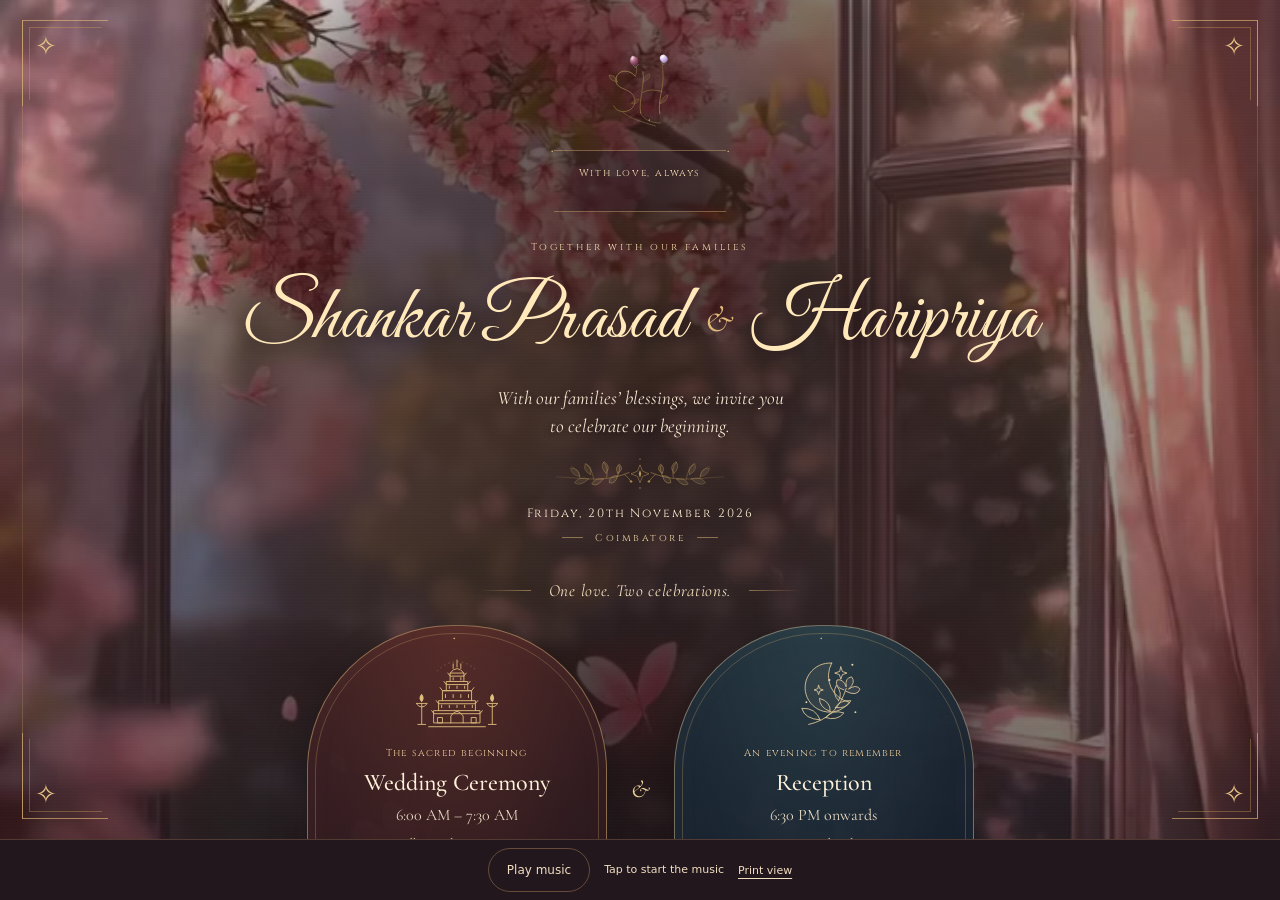
==== invite.html @ 880ad3e0 "Add continuous background music across all three pages - New invite.html shell: a same-origin iframe" ====
<!doctype html>
<html lang="en">
<head>
  <meta charset="utf-8"/>
  <meta name="viewport" content="width=device-width, initial-scale=1"/>
  <meta name="theme-color" content="#21171c"/>
  <meta name="robots" content="noindex"/>
  <title>Shankar Prasad &amp; Haripriya — Invitation</title>
  <link rel="stylesheet" href="styles/music-shell.css"/>
  <script src="js/music.js" defer></script>
  <script src="js/music-shell.js" defer></script>
</head>
<body>
  <iframe id="invitation-frame" title="Wedding and reception invitation" allow="autoplay; web-share; clipboard-write" hidden></iframe>
  <audio id="invitation-music" src="assets/invitation-music.mp3" loop preload="none"></audio>
  <footer class="music-bar" hidden>
    <button id="music-toggle" type="button" aria-controls="invitation-music" aria-pressed="false">Play music</button>
    <span id="music-status" role="status" aria-live="polite">Tap to start the music</span>
    <a id="print-invitation" href="index.html?standalone=1" target="_blank" rel="noopener">Print view<span class="sr-only"> (opens in a new tab)</span></a>
  </footer>
  <noscript><p><a href="index.html">Open the invitation</a> — music requires JavaScript.</p></noscript>
</body>
</html>
---- styles/music-shell.css ----
:root { color-scheme:dark; font-family:Georgia,serif; background:#21171c; color:#f2ddc1; }
* { box-sizing:border-box; }
[hidden] { display:none !important; }
html,body { margin:0; height:100%; overflow:hidden; }
body { display:flex; flex-direction:column; height:100vh; height:100dvh; }
#invitation-frame { display:block; width:100%; flex:1; min-height:0; border:0; background:#11191b; }
.music-bar { flex:none; display:flex; align-items:center; justify-content:center; flex-wrap:wrap; gap:6px 14px; padding:8px 12px calc(8px + env(safe-area-inset-bottom,0px)); border-top:1px solid #be8b604d; background:#21171c; }
.music-bar button { min-height:44px; padding:8px 18px; border:1px solid #be8b6070; border-radius:24px; background:transparent; color:#f2ddc1; font:12px/1.5 system-ui,sans-serif; cursor:pointer; }
.music-bar button[aria-pressed="true"] { border-color:#e6bc91; }
.music-bar button:disabled { cursor:default; opacity:.7; }
.music-bar a { display:inline-flex; align-items:center; min-height:44px; color:#f2ddc1; font:11px system-ui,sans-serif; text-underline-offset:4px; }
#music-status { font:11px/1.5 system-ui,sans-serif; max-width:210px; }
:focus-visible { outline:2px solid #e6bc91; outline-offset:3px; }
.sr-only { position:absolute; width:1px; height:1px; padding:0; margin:-1px; overflow:hidden; clip:rect(0,0,0,0); white-space:nowrap; border:0; }
@media (max-width:480px) { #music-status { position:absolute; width:1px; height:1px; overflow:hidden; clip-path:inset(50%); } }
@media (forced-colors:active) { .music-bar { background:Canvas; } .music-bar button { color:ButtonText; border-color:ButtonText; } .music-bar a { color:LinkText; } }
@media print { html,body { overflow:visible; height:auto; } .music-bar { display:none; } #invitation-frame { height:100vh; } }
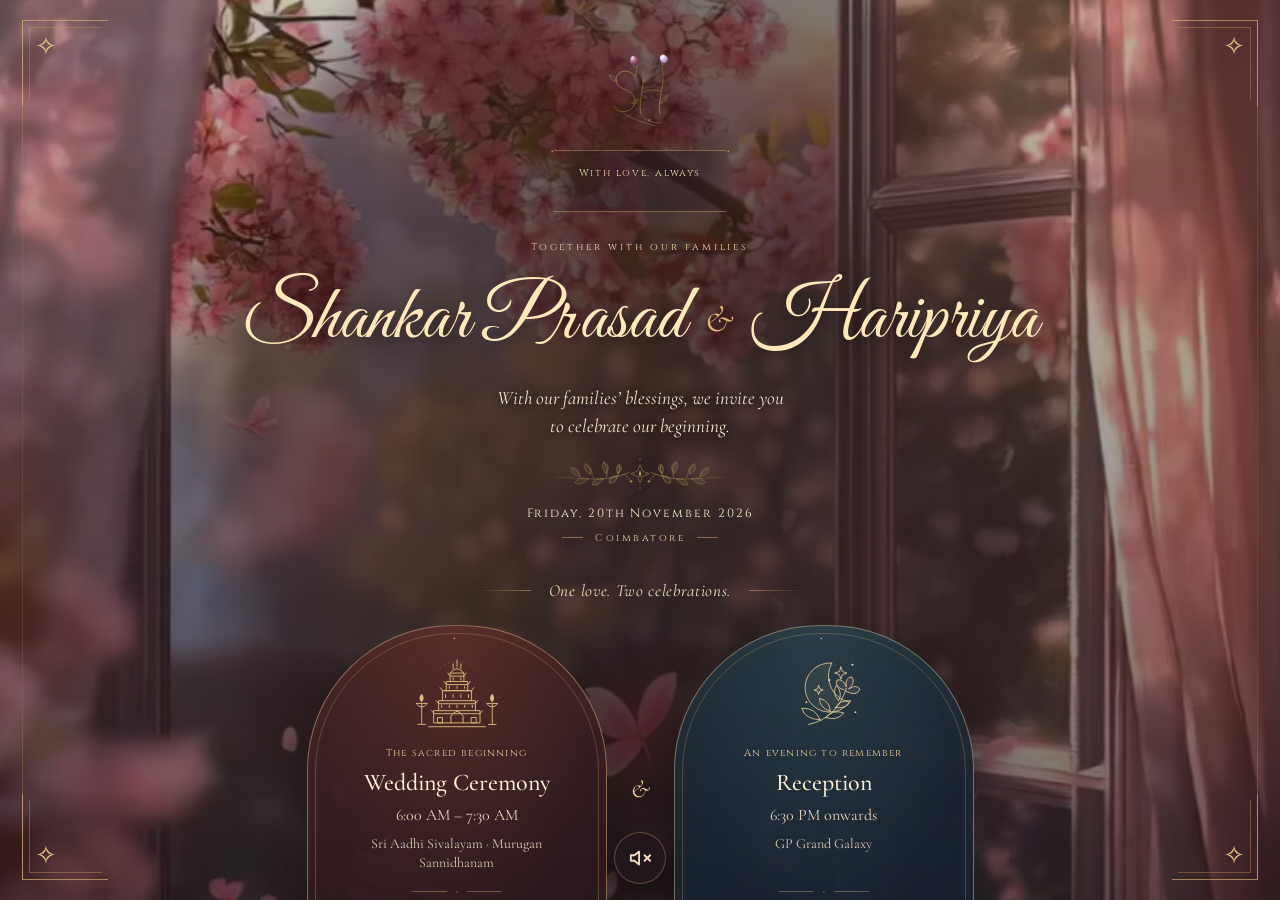
==== commit 9b3d9fa7: "Simplify music bar to a single icon-only toggle button Replace the "Play music"/"Turn music off" tex" ====
--- a/invite.html
+++ b/invite.html
@@ -13,11 +13,20 @@
 <body>
   <iframe id="invitation-frame" title="Wedding and reception invitation" allow="autoplay; web-share; clipboard-write" hidden></iframe>
   <audio id="invitation-music" src="assets/invitation-music.mp3" loop preload="none"></audio>
-  <footer class="music-bar" hidden>
-    <button id="music-toggle" type="button" aria-controls="invitation-music" aria-pressed="false">Play music</button>
-    <span id="music-status" role="status" aria-live="polite">Tap to start the music</span>
-    <a id="print-invitation" href="index.html?standalone=1" target="_blank" rel="noopener">Print view<span class="sr-only"> (opens in a new tab)</span></a>
-  </footer>
+  <div class="music-bar" hidden>
+    <button id="music-toggle" type="button" aria-controls="invitation-music" aria-pressed="false" aria-label="Play music">
+      <svg class="icon-off" viewBox="0 0 24 24" fill="none" stroke="currentColor" stroke-width="2" stroke-linecap="round" stroke-linejoin="round" aria-hidden="true" focusable="false">
+        <polygon points="11 5 6 9 2 9 2 15 6 15 11 19 11 5"></polygon>
+        <line x1="23" y1="9" x2="17" y2="15"></line>
+        <line x1="17" y1="9" x2="23" y2="15"></line>
+      </svg>
+      <svg class="icon-on" viewBox="0 0 24 24" fill="none" stroke="currentColor" stroke-width="2" stroke-linecap="round" stroke-linejoin="round" aria-hidden="true" focusable="false">
+        <polygon points="11 5 6 9 2 9 2 15 6 15 11 19 11 5"></polygon>
+        <path d="M19.07 4.93a10 10 0 0 1 0 14.14M15.54 8.46a5 5 0 0 1 0 7.07"></path>
+      </svg>
+    </button>
+    <span id="music-status" class="sr-only" role="status" aria-live="polite">Music is off</span>
+  </div>
   <noscript><p><a href="index.html">Open the invitation</a> — music requires JavaScript.</p></noscript>
 </body>
 </html>
--- a/styles/music-shell.css
+++ b/styles/music-shell.css
@@ -2,16 +2,29 @@
 * { box-sizing:border-box; }
 [hidden] { display:none !important; }
 html,body { margin:0; height:100%; overflow:hidden; }
-body { display:flex; flex-direction:column; height:100vh; height:100dvh; }
-#invitation-frame { display:block; width:100%; flex:1; min-height:0; border:0; background:#11191b; }
-.music-bar { flex:none; display:flex; align-items:center; justify-content:center; flex-wrap:wrap; gap:6px 14px; padding:8px 12px calc(8px + env(safe-area-inset-bottom,0px)); border-top:1px solid #be8b604d; background:#21171c; }
-.music-bar button { min-height:44px; padding:8px 18px; border:1px solid #be8b6070; border-radius:24px; background:transparent; color:#f2ddc1; font:12px/1.5 system-ui,sans-serif; cursor:pointer; }
+body { position:relative; height:100vh; height:100dvh; }
+#invitation-frame { display:block; width:100%; height:100%; border:0; background:#11191b; }
+
+.music-bar {
+  position:fixed; left:50%; bottom:calc(16px + env(safe-area-inset-bottom,0px));
+  transform:translateX(-50%);
+  z-index:20;
+}
+.music-bar button {
+  width:52px; height:52px; padding:0; border-radius:50%;
+  display:flex; align-items:center; justify-content:center;
+  border:1px solid #be8b6070; background:#21171cf2; color:#f2ddc1;
+  box-shadow:0 6px 18px rgba(0,0,0,.4);
+  cursor:pointer;
+}
+.music-bar button svg { width:22px; height:22px; }
+.music-bar button .icon-on { display:none; }
+.music-bar button[aria-pressed="true"] .icon-off { display:none; }
+.music-bar button[aria-pressed="true"] .icon-on { display:block; }
 .music-bar button[aria-pressed="true"] { border-color:#e6bc91; }
-.music-bar button:disabled { cursor:default; opacity:.7; }
-.music-bar a { display:inline-flex; align-items:center; min-height:44px; color:#f2ddc1; font:11px system-ui,sans-serif; text-underline-offset:4px; }
-#music-status { font:11px/1.5 system-ui,sans-serif; max-width:210px; }
+.music-bar button:disabled { cursor:default; opacity:.5; }
+
 :focus-visible { outline:2px solid #e6bc91; outline-offset:3px; }
 .sr-only { position:absolute; width:1px; height:1px; padding:0; margin:-1px; overflow:hidden; clip:rect(0,0,0,0); white-space:nowrap; border:0; }
-@media (max-width:480px) { #music-status { position:absolute; width:1px; height:1px; overflow:hidden; clip-path:inset(50%); } }
-@media (forced-colors:active) { .music-bar { background:Canvas; } .music-bar button { color:ButtonText; border-color:ButtonText; } .music-bar a { color:LinkText; } }
-@media print { html,body { overflow:visible; height:auto; } .music-bar { display:none; } #invitation-frame { height:100vh; } }+@media (forced-colors:active) { .music-bar button { color:ButtonText; border-color:ButtonText; background:Canvas; } }
+@media print { .music-bar { display:none; } }
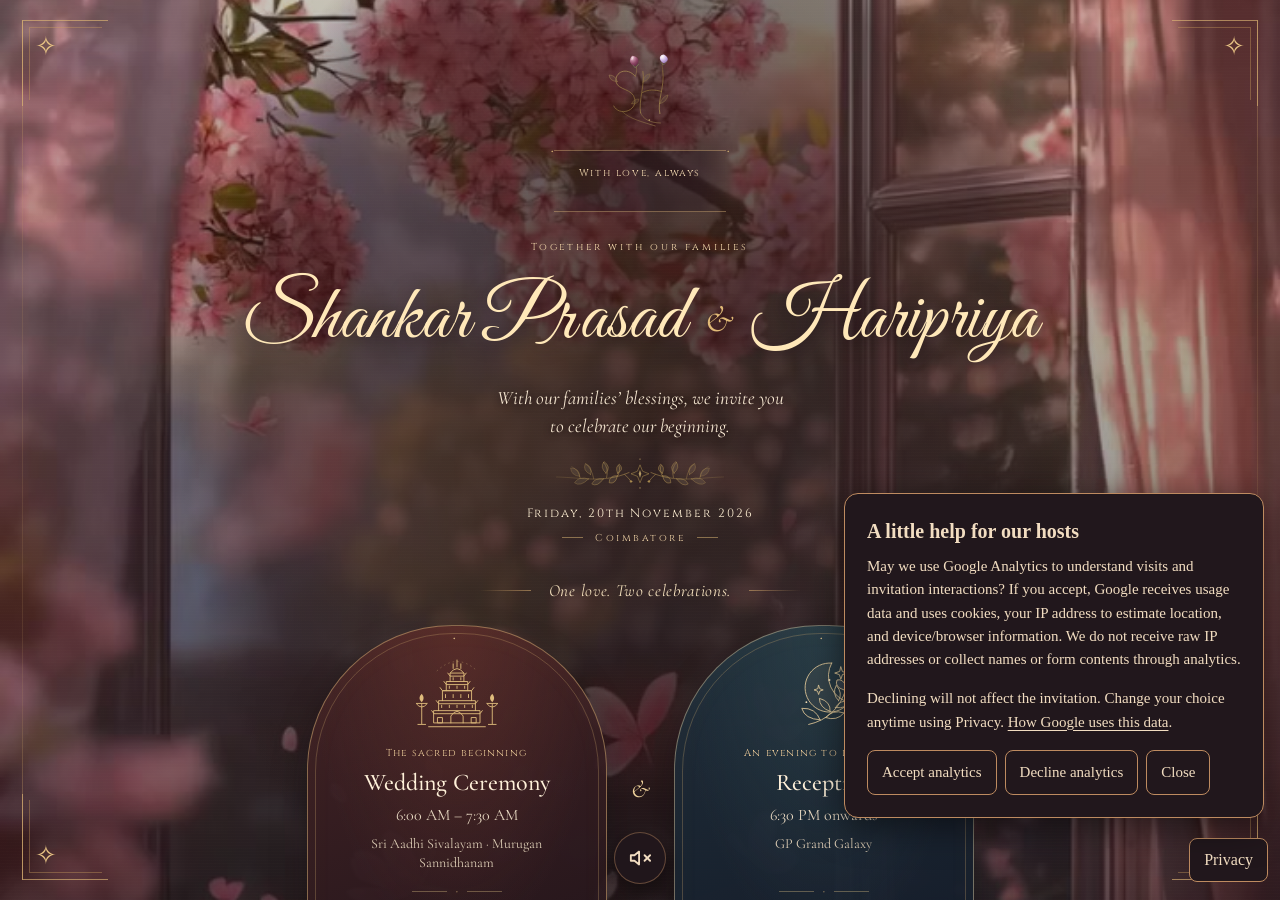
==== commit 24ba6956: "Add consent-based GA4 invitation analytics" ====
--- a/invite.html
+++ b/invite.html
@@ -7,7 +7,10 @@
   <meta name="robots" content="noindex"/>
   <title>Shankar Prasad &amp; Haripriya — Invitation</title>
   <link rel="stylesheet" href="styles/music-shell.css"/>
+  <link rel="stylesheet" href="styles/analytics.css"/>
   <script src="js/music.js" defer></script>
+  <script src="js/analytics.js" defer></script>
+  <script src="js/analytics-shell.js" defer></script>
   <script src="js/music-shell.js" defer></script>
 </head>
 <body>
@@ -27,6 +30,17 @@
     </button>
     <span id="music-status" class="sr-only" role="status" aria-live="polite">Music is off</span>
   </div>
+  <button id="analytics-settings" class="analytics-settings" type="button" aria-controls="analytics-consent">Privacy</button>
+  <section id="analytics-consent" class="analytics-consent" aria-labelledby="analytics-heading" hidden>
+    <h2 id="analytics-heading">A little help for our hosts</h2>
+    <p>May we use Google Analytics to understand visits and invitation interactions? If you accept, Google receives usage data and uses cookies, your IP address to estimate location, and device/browser information. We do not receive raw IP addresses or collect names or form contents through analytics.</p>
+    <p>Declining will not affect the invitation. Change your choice anytime using Privacy. <a href="https://policies.google.com/technologies/partner-sites" target="_blank" rel="noopener noreferrer">How Google uses this data</a>.</p>
+    <div class="analytics-actions">
+      <button id="analytics-accept" type="button">Accept analytics</button>
+      <button id="analytics-decline" type="button">Decline analytics</button>
+      <button id="analytics-close" type="button">Close</button>
+    </div>
+  </section>
   <noscript><p><a href="index.html">Open the invitation</a> — music requires JavaScript.</p></noscript>
 </body>
 </html>
--- a/styles/analytics.css
+++ b/styles/analytics.css
@@ -0,0 +1,11 @@
+.analytics-settings { position:fixed; right:12px; bottom:calc(18px + env(safe-area-inset-bottom,0px)); z-index:21; }
+.analytics-consent { position:fixed; z-index:30; bottom:calc(82px + env(safe-area-inset-bottom,0px)); right:16px; width:min(420px,calc(100% - 32px)); max-height:70dvh; overflow:auto; padding:22px; border:1px solid #be8b60; border-radius:14px; background:#21171c; color:#f2ddc1; box-shadow:0 8px 36px #0008; font:15px/1.55 Georgia,serif; }
+.analytics-consent h2 { margin:0 0 8px; font-size:20px; }
+.analytics-consent p { margin:8px 0 16px; }
+.analytics-consent a { color:inherit; text-underline-offset:3px; }
+.analytics-actions { display:flex; flex-wrap:wrap; gap:8px; }
+.analytics-actions button, .analytics-settings { min-height:44px; padding:10px 14px; border:1px solid #be8b60; border-radius:8px; background:#21171c; color:#f2ddc1; font:inherit; cursor:pointer; }
+.analytics-actions button:hover, .analytics-settings:hover { background:#3b2930; }
+.analytics-consent[hidden] { display:none; }
+@media (forced-colors:active) { .analytics-consent,.analytics-actions button,.analytics-settings { background:Canvas; color:CanvasText; border-color:CanvasText; } }
+@media print { .analytics-consent,.analytics-settings { display:none; } }
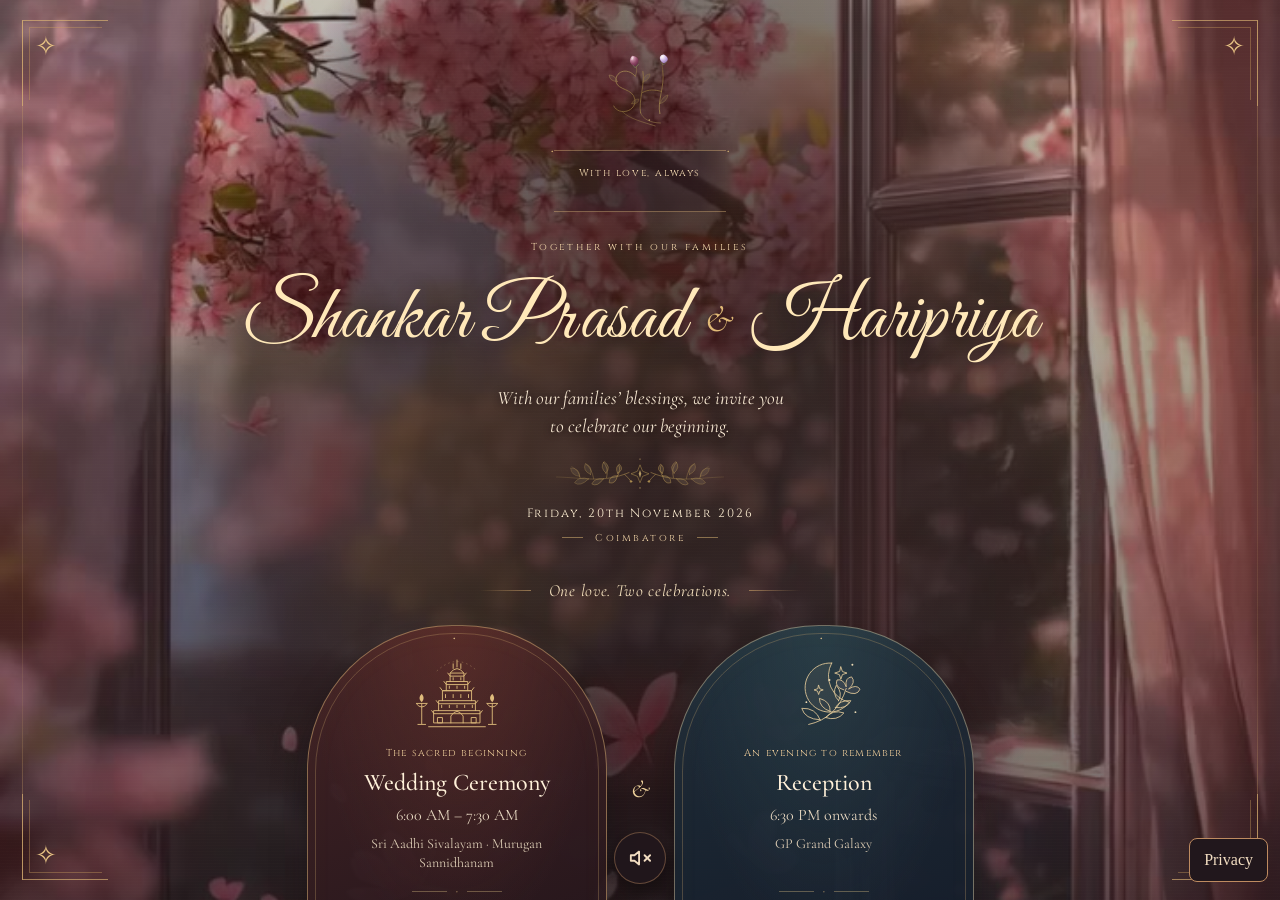
==== commit d2366cd4: "Start invitation analytics automatically without an opening prompt" ====
--- a/invite.html
+++ b/invite.html
@@ -32,12 +32,13 @@
   </div>
   <button id="analytics-settings" class="analytics-settings" type="button" aria-controls="analytics-consent">Privacy</button>
   <section id="analytics-consent" class="analytics-consent" aria-labelledby="analytics-heading" hidden>
-    <h2 id="analytics-heading">A little help for our hosts</h2>
-    <p>May we use Google Analytics to understand visits and invitation interactions? If you accept, Google receives usage data and uses cookies, your IP address to estimate location, and device/browser information. We do not receive raw IP addresses or collect names or form contents through analytics.</p>
-    <p>Declining will not affect the invitation. Change your choice anytime using Privacy. <a href="https://policies.google.com/technologies/partner-sites" target="_blank" rel="noopener noreferrer">How Google uses this data</a>.</p>
+    <h2 id="analytics-heading">Privacy settings</h2>
+    <p id="analytics-status" role="status"></p>
+    <p>This invitation uses Google Analytics automatically to understand visits and invitation interactions. Google receives usage data and uses cookies, your IP address to estimate location, and device/browser information. We do not receive raw IP addresses or collect names or form contents through analytics.</p>
+    <p>You can turn analytics off without affecting the invitation. Previous opt-outs are respected. <a href="https://policies.google.com/technologies/partner-sites" target="_blank" rel="noopener noreferrer">How Google uses this data</a>.</p>
     <div class="analytics-actions">
-      <button id="analytics-accept" type="button">Accept analytics</button>
-      <button id="analytics-decline" type="button">Decline analytics</button>
+      <button id="analytics-accept" type="button">Turn analytics on</button>
+      <button id="analytics-decline" type="button">Turn analytics off</button>
       <button id="analytics-close" type="button">Close</button>
     </div>
   </section>
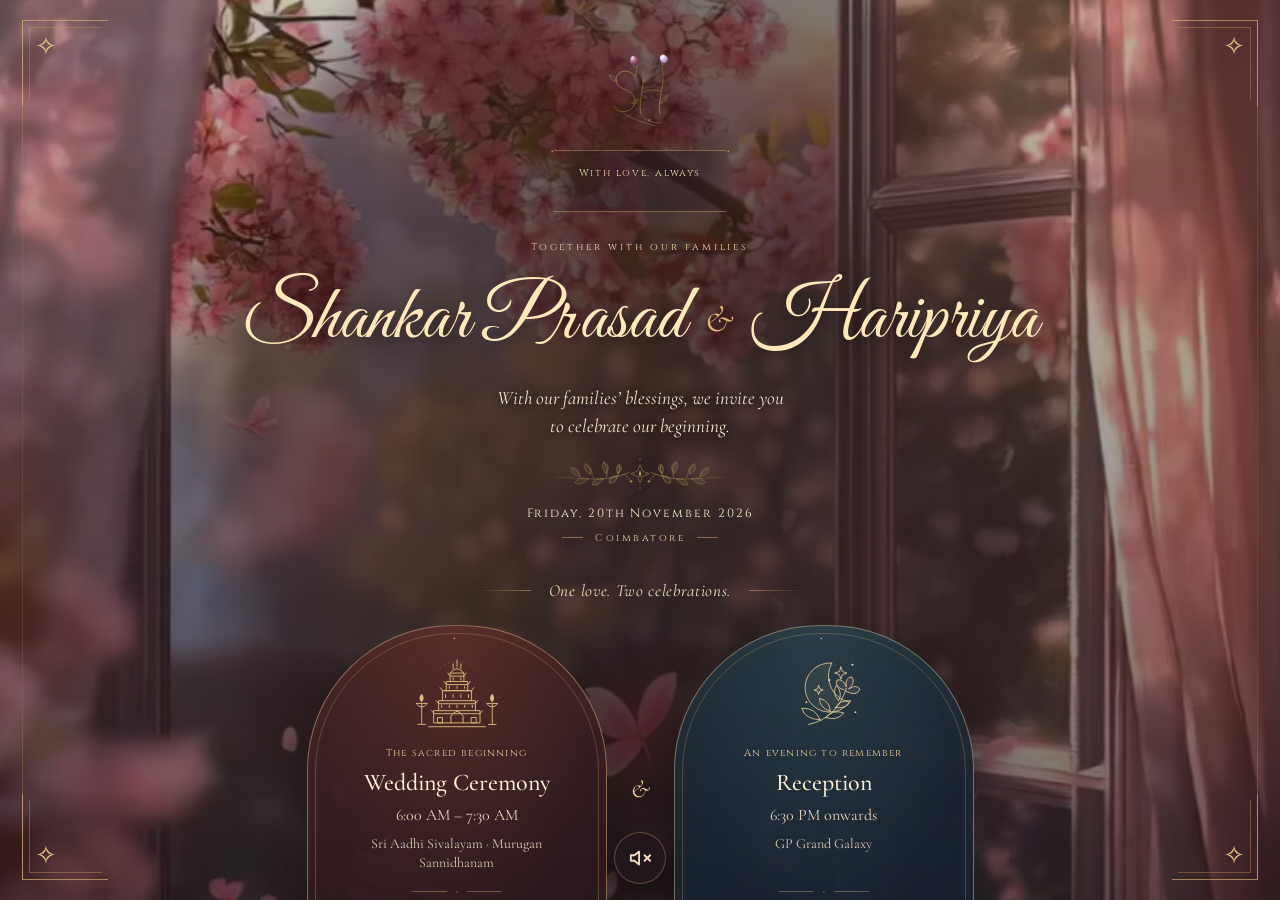
==== commit baafa38a: "Remove guest-facing analytics settings from invitation" ====
--- a/invite.html
+++ b/invite.html
@@ -7,7 +7,6 @@
   <meta name="robots" content="noindex"/>
   <title>Shankar Prasad &amp; Haripriya — Invitation</title>
   <link rel="stylesheet" href="styles/music-shell.css"/>
-  <link rel="stylesheet" href="styles/analytics.css"/>
   <script src="js/music.js" defer></script>
   <script src="js/analytics.js" defer></script>
   <script src="js/analytics-shell.js" defer></script>
@@ -30,18 +29,6 @@
     </button>
     <span id="music-status" class="sr-only" role="status" aria-live="polite">Music is off</span>
   </div>
-  <button id="analytics-settings" class="analytics-settings" type="button" aria-controls="analytics-consent">Privacy</button>
-  <section id="analytics-consent" class="analytics-consent" aria-labelledby="analytics-heading" hidden>
-    <h2 id="analytics-heading">Privacy settings</h2>
-    <p id="analytics-status" role="status"></p>
-    <p>This invitation uses Google Analytics automatically to understand visits and invitation interactions. Google receives usage data and uses cookies, your IP address to estimate location, and device/browser information. We do not receive raw IP addresses or collect names or form contents through analytics.</p>
-    <p>You can turn analytics off without affecting the invitation. Previous opt-outs are respected. <a href="https://policies.google.com/technologies/partner-sites" target="_blank" rel="noopener noreferrer">How Google uses this data</a>.</p>
-    <div class="analytics-actions">
-      <button id="analytics-accept" type="button">Turn analytics on</button>
-      <button id="analytics-decline" type="button">Turn analytics off</button>
-      <button id="analytics-close" type="button">Close</button>
-    </div>
-  </section>
   <noscript><p><a href="index.html">Open the invitation</a> — music requires JavaScript.</p></noscript>
 </body>
 </html>
